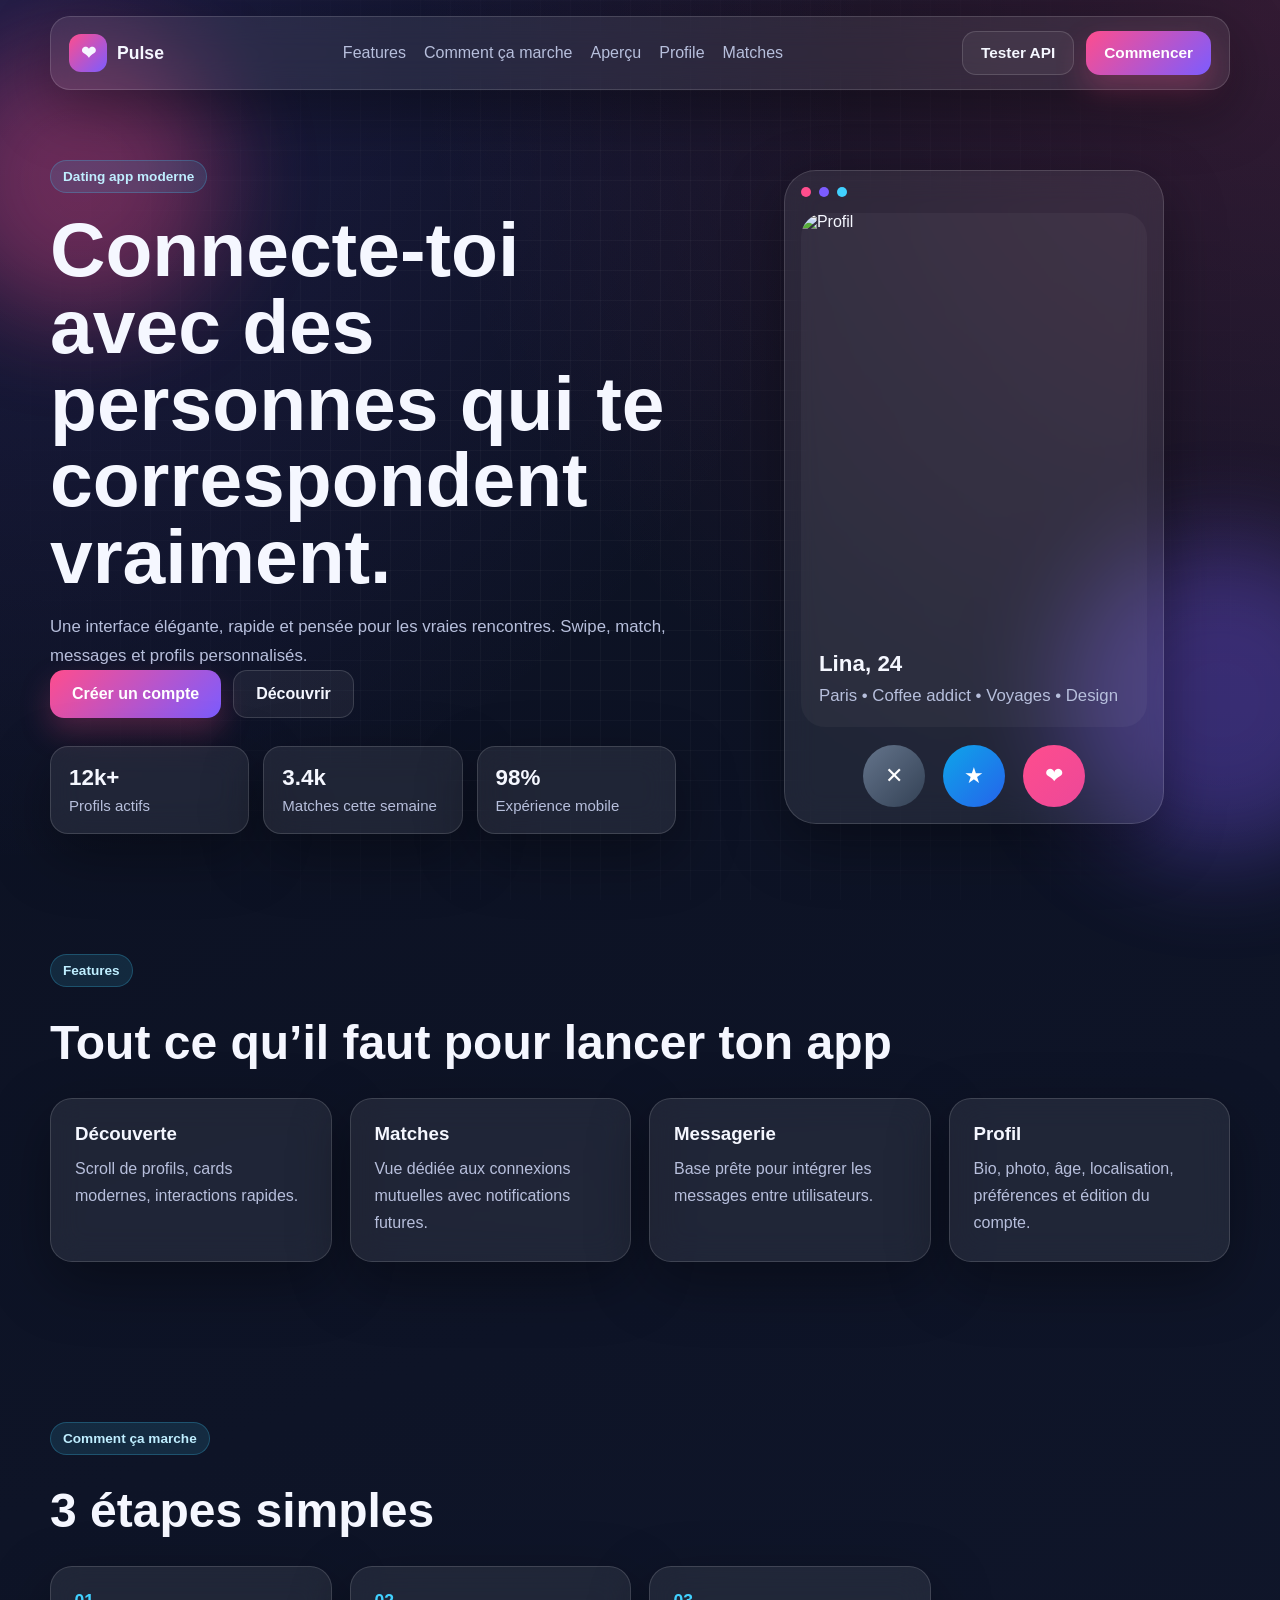
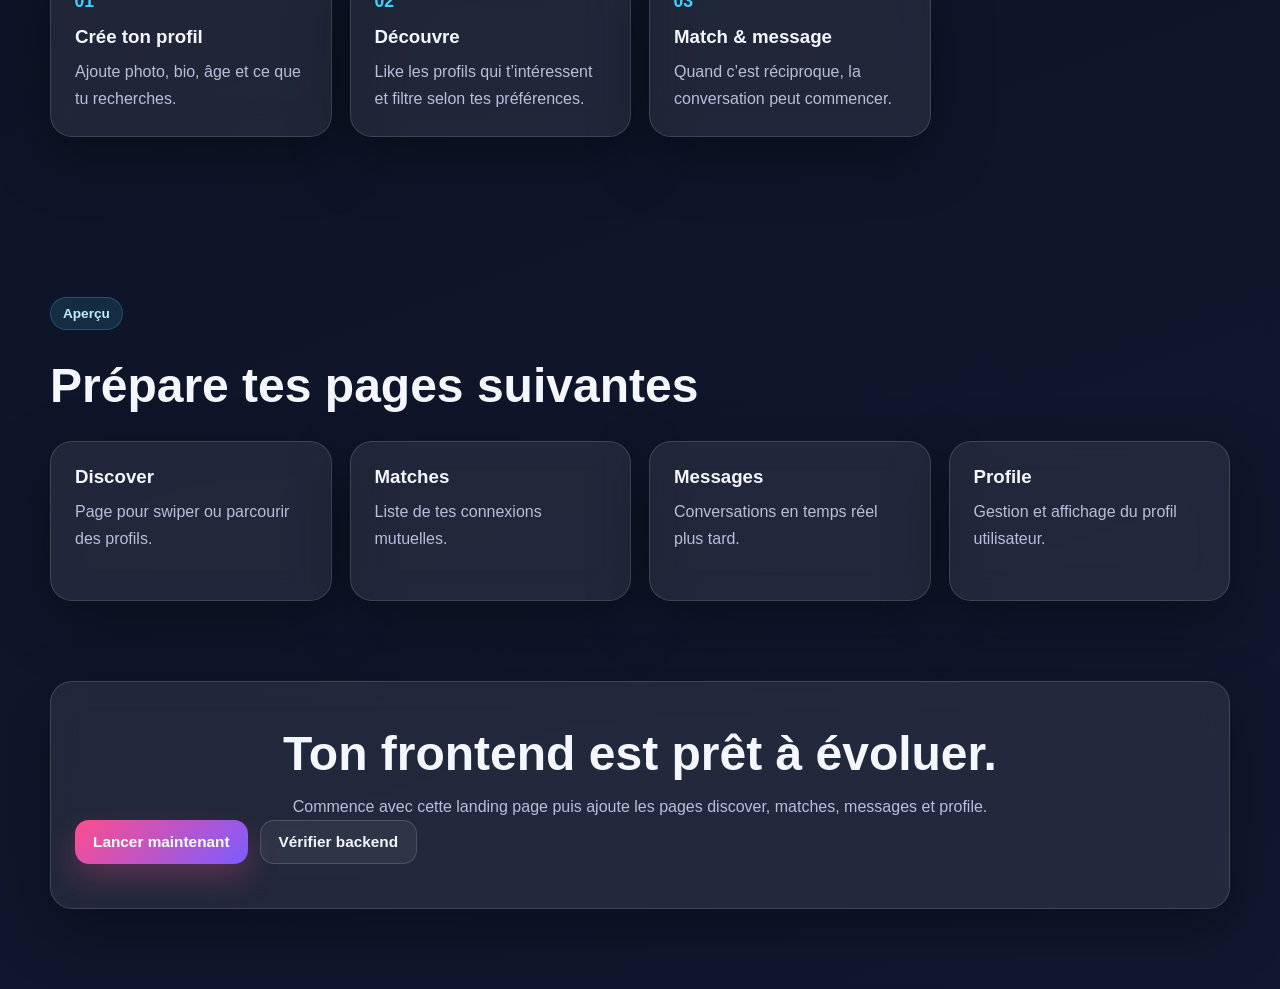
==== frontend/index.html @ f8942b1d "add some front" ====
<!DOCTYPE html>
<html lang="fr">
<head>
  <meta charset="UTF-8" />
  <meta name="viewport" content="width=device-width, initial-scale=1.0" />
  <title>Pulse - Dating App</title>
  <meta name="description" content="Application de dating moderne" />
  <!-- Fichiers locaux dans le même dossier -->
  <link rel="stylesheet" href="style.css" />
  <link rel="stylesheet" href="animations-advanced.css" />
</head>
<body>
  <div class="bg-orb orb-1"></div>
  <div class="bg-orb orb-2"></div>
  <div class="bg-grid"></div>

  <header class="topbar glass">
    <div class="brand">
      <div class="brand-logo">❤</div>
      <span>Pulse</span>
    </div>

    <nav class="nav">
      <a href="#features">Features</a>
      <a href="#how">Comment ça marche</a>
      <a href="#preview">Aperçu</a>
      <a href="#" id="goProfile">Profile</a>
      <a href="#" id="goMatches">Matches</a>
    </nav>

    <div class="topbar-actions">
      <button class="btn btn-secondary" id="checkApiBtn">Tester API</button>
      <button class="btn btn-primary" id="startBtn">Commencer</button>
    </div>
  </header>

  <main>
    <section class="hero container">
      <div class="hero-text reveal">
        <span class="badge">Dating app moderne</span>
        <h1>Connecte-toi avec des personnes qui te correspondent vraiment.</h1>
        <p>
          Une interface élégante, rapide et pensée pour les vraies rencontres.
          Swipe, match, messages et profils personnalisés.
        </p>

        <div class="hero-actions">
          <button class="btn btn-primary btn-lg" id="heroStartBtn">Créer un compte</button>
          <button class="btn btn-secondary btn-lg" id="heroDiscoverBtn">Découvrir</button>
        </div>

        <div class="hero-stats">
          <div class="stat glass">
            <strong>12k+</strong>
            <span>Profils actifs</span>
          </div>
          <div class="stat glass">
            <strong>3.4k</strong>
            <span>Matches cette semaine</span>
          </div>
          <div class="stat glass">
            <strong>98%</strong>
            <span>Expérience mobile</span>
          </div>
        </div>
      </div>

      <div class="hero-visual reveal">
        <div class="phone glass floating-card">
          <div class="phone-top">
            <span class="dot pink"></span>
            <span class="dot purple"></span>
            <span class="dot blue"></span>
          </div>

          <div class="profile-card">
            <img
              src="https://images.unsplash.com/photo-1494790108377-be9c29b29330?auto=format&fit=crop&w=900&q=80"
              alt="Profil"
            />
            <div class="profile-info">
              <h3>Lina, 24</h3>
              <p>Paris • Coffee addict • Voyages • Design</p>
            </div>
          </div>

          <div class="phone-actions">
            <button class="circle-btn dislike">✕</button>
            <button class="circle-btn superlike">★</button>
            <button class="circle-btn like">❤</button>
          </div>
        </div>
      </div>
    </section>

    <section id="features" class="section container">
      <div class="section-head reveal">
        <span class="badge">Features</span>
        <h2>Tout ce qu’il faut pour lancer ton app</h2>
      </div>

      <div class="features-grid">
        <article class="feature-card glass reveal">
          <h3>Découverte</h3>
          <p>Scroll de profils, cards modernes, interactions rapides.</p>
        </article>

        <article class="feature-card glass reveal">
          <h3>Matches</h3>
          <p>Vue dédiée aux connexions mutuelles avec notifications futures.</p>
        </article>

        <article class="feature-card glass reveal">
          <h3>Messagerie</h3>
          <p>Base prête pour intégrer les messages entre utilisateurs.</p>
        </article>

        <article class="feature-card glass reveal">
          <h3>Profil</h3>
          <p>Bio, photo, âge, localisation, préférences et édition du compte.</p>
        </article>
      </div>
    </section>

    <section id="how" class="section container">
      <div class="section-head reveal">
        <span class="badge">Comment ça marche</span>
        <h2>3 étapes simples</h2>
      </div>

      <div class="steps">
        <div class="step glass reveal">
          <span>01</span>
          <h3>Crée ton profil</h3>
          <p>Ajoute photo, bio, âge et ce que tu recherches.</p>
        </div>

        <div class="step glass reveal">
          <span>02</span>
          <h3>Découvre</h3>
          <p>Like les profils qui t’intéressent et filtre selon tes préférences.</p>
        </div>

        <div class="step glass reveal">
          <span>03</span>
          <h3>Match & message</h3>
          <p>Quand c’est réciproque, la conversation peut commencer.</p>
        </div>
      </div>
    </section>

    <section id="preview" class="section container">
      <div class="section-head reveal">
        <span class="badge">Aperçu</span>
        <h2>Prépare tes pages suivantes</h2>
      </div>

      <div class="preview-grid">
        <a class="preview-card glass reveal" href="#" id="previewDiscover">
          <h3>Discover</h3>
          <p>Page pour swiper ou parcourir des profils.</p>
        </a>

        <a class="preview-card glass reveal" href="#" id="previewMatches">
          <h3>Matches</h3>
          <p>Liste de tes connexions mutuelles.</p>
        </a>

        <a class="preview-card glass reveal" href="#" id="previewMessages">
          <h3>Messages</h3>
          <p>Conversations en temps réel plus tard.</p>
        </a>

        <a class="preview-card glass reveal" href="#" id="previewProfile">
          <h3>Profile</h3>
          <p>Gestion et affichage du profil utilisateur.</p>
        </a>
      </div>
    </section>

    <section class="cta container">
      <div class="cta-box glass reveal">
        <h2>Ton frontend est prêt à évoluer.</h2>
        <p>
          Commence avec cette landing page puis ajoute les pages discover,
          matches, messages et profile.
        </p>
        <div class="hero-actions">
          <button class="btn btn-primary" id="ctaStartBtn">Lancer maintenant</button>
          <button class="btn btn-secondary" id="ctaApiBtn">Vérifier backend</button>
        </div>
      </div>
    </section>
  </main>

  <div class="toast" id="toast"></div>

  <script src="api-config.js"></script>
  <script src="script.js"></script>
</body>
</html>
---- frontend/style.css ----
:root {
  --bg: #0b1020;
  --bg-2: #11182e;
  --surface: rgba(255, 255, 255, 0.08);
  --surface-strong: rgba(255, 255, 255, 0.12);
  --text: #f5f7ff;
  --muted: #b7bfdc;
  --primary: #ff4d8d;
  --primary-2: #7c5cff;
  --accent: #41d1ff;
  --success: #21c97a;
  --border: rgba(255, 255, 255, 0.14);
  --shadow: 0 20px 60px rgba(0, 0, 0, 0.35);
  --radius: 22px;
  --container: 1180px;
}

* {
  box-sizing: border-box;
  margin: 0;
  padding: 0;
}

html {
  scroll-behavior: smooth;
}

body {
  font-family: Inter, Arial, Helvetica, sans-serif;
  background:
    radial-gradient(circle at top left, rgba(124, 92, 255, 0.16), transparent 30%),
    radial-gradient(circle at top right, rgba(255, 77, 141, 0.16), transparent 30%),
    linear-gradient(160deg, var(--bg), var(--bg-2));
  color: var(--text);
  min-height: 100vh;
  overflow-x: hidden;
}

a {
  color: inherit;
  text-decoration: none;
}

img {
  display: block;
  width: 100%;
}

.container {
  width: min(var(--container), calc(100% - 32px));
  margin: 0 auto;
}

.glass {
  background: var(--surface);
  backdrop-filter: blur(16px);
  -webkit-backdrop-filter: blur(16px);
  border: 1px solid var(--border);
  box-shadow: var(--shadow);
}

.topbar {
  position: sticky;
  top: 16px;
  z-index: 50;
  width: min(var(--container), calc(100% - 32px));
  margin: 16px auto 0;
  border-radius: 20px;
  padding: 14px 18px;
  display: flex;
  align-items: center;
  justify-content: space-between;
  gap: 18px;
}

.brand {
  display: flex;
  align-items: center;
  gap: 10px;
  font-weight: 800;
  font-size: 1.1rem;
}

.brand-logo {
  width: 38px;
  height: 38px;
  border-radius: 12px;
  display: grid;
  place-items: center;
  background: linear-gradient(135deg, var(--primary), var(--primary-2));
}

.nav {
  display: flex;
  align-items: center;
  gap: 18px;
  color: var(--muted);
}

.nav a:hover {
  color: var(--text);
}

.topbar-actions,
.hero-actions {
  display: flex;
  gap: 12px;
  flex-wrap: wrap;
}

.btn {
  border: none;
  cursor: pointer;
  transition: 0.25s ease;
  border-radius: 14px;
  padding: 12px 18px;
  font-weight: 700;
  font-size: 0.96rem;
}

.btn:hover {
  transform: translateY(-2px);
}

.btn-primary {
  color: white;
  background: linear-gradient(135deg, var(--primary), var(--primary-2));
  box-shadow: 0 14px 30px rgba(255, 77, 141, 0.25);
}

.btn-secondary {
  color: var(--text);
  background: rgba(255, 255, 255, 0.06);
  border: 1px solid var(--border);
}

.btn-lg {
  padding: 14px 22px;
  font-size: 1rem;
}

.hero {
  min-height: calc(100vh - 120px);
  padding: 70px 0 40px;
  display: grid;
  grid-template-columns: 1.1fr 0.9fr;
  align-items: center;
  gap: 42px;
}

.badge {
  display: inline-flex;
  padding: 8px 12px;
  border-radius: 999px;
  font-size: 0.85rem;
  font-weight: 700;
  margin-bottom: 18px;
  background: rgba(65, 209, 255, 0.12);
  color: #bfeeff;
  border: 1px solid rgba(65, 209, 255, 0.24);
}

.hero h1 {
  font-size: clamp(2.5rem, 6vw, 4.8rem);
  line-height: 1;
  margin-bottom: 18px;
}

.hero p {
  color: var(--muted);
  font-size: 1.05rem;
  line-height: 1.7;
  max-width: 650px;
}

.hero-stats {
  display: grid;
  grid-template-columns: repeat(3, 1fr);
  margin-top: 28px;
  gap: 14px;
}

.stat {
  border-radius: 18px;
  padding: 18px;
}

.stat strong {
  display: block;
  font-size: 1.4rem;
  margin-bottom: 6px;
}

.stat span {
  color: var(--muted);
  font-size: 0.94rem;
}

.hero-visual {
  display: flex;
  justify-content: center;
}

.phone {
  width: min(380px, 100%);
  padding: 16px;
  border-radius: 32px;
  position: relative;
}

.phone-top {
  display: flex;
  gap: 8px;
  margin-bottom: 16px;
}

.dot {
  width: 10px;
  height: 10px;
  border-radius: 50%;
}

.pink { background: var(--primary); }
.purple { background: var(--primary-2); }
.blue { background: var(--accent); }

.profile-card {
  overflow: hidden;
  border-radius: 24px;
  background: rgba(255, 255, 255, 0.04);
}

.profile-card img {
  height: 420px;
  object-fit: cover;
}

.profile-info {
  padding: 18px;
}

.profile-info h3 {
  font-size: 1.4rem;
  margin-bottom: 6px;
}

.profile-info p {
  color: var(--muted);
  line-height: 1.5;
}

.phone-actions {
  display: flex;
  justify-content: center;
  gap: 18px;
  margin-top: 18px;
}

.circle-btn {
  width: 62px;
  height: 62px;
  border: none;
  border-radius: 50%;
  font-size: 1.4rem;
  cursor: pointer;
  color: white;
  transition: 0.25s ease;
}

.circle-btn:hover {
  transform: scale(1.06);
}

.dislike {
  background: linear-gradient(135deg, #64748b, #334155);
}
.superlike {
  background: linear-gradient(135deg, #0ea5e9, #2563eb);
}
.like {
  background: linear-gradient(135deg, #ff4d8d, #ec4899);
}

.section {
  padding: 80px 0;
}

.section-head {
  margin-bottom: 28px;
}

.section-head h2 {
  font-size: clamp(2rem, 4vw, 3rem);
  margin-top: 10px;
}

.features-grid,
.preview-grid,
.steps {
  display: grid;
  grid-template-columns: repeat(4, 1fr);
  gap: 18px;
}

.feature-card,
.preview-card,
.step,
.cta-box {
  border-radius: var(--radius);
  padding: 24px;
}

.feature-card h3,
.preview-card h3,
.step h3 {
  margin-bottom: 10px;
}

.feature-card p,
.preview-card p,
.step p,
.cta-box p {
  color: var(--muted);
  line-height: 1.7;
}

.step span {
  display: inline-flex;
  margin-bottom: 14px;
  color: var(--accent);
  font-weight: 800;
  font-size: 1.1rem;
}

.preview-card {
  min-height: 160px;
  transition: 0.25s ease;
}

.preview-card:hover {
  transform: translateY(-6px);
  border-color: rgba(255, 255, 255, 0.24);
}

.cta {
  padding-bottom: 80px;
}

.cta-box {
  text-align: center;
  padding: 44px 24px;
}

.cta-box h2 {
  font-size: clamp(2rem, 4vw, 3rem);
  margin-bottom: 12px;
}

.toast {
  position: fixed;
  right: 20px;
  bottom: 20px;
  min-width: 260px;
  max-width: 360px;
  background: rgba(16, 24, 40, 0.92);
  color: white;
  padding: 14px 16px;
  border-radius: 16px;
  border: 1px solid rgba(255,255,255,0.12);
  box-shadow: var(--shadow);
  opacity: 0;
  transform: translateY(20px);
  pointer-events: none;
  transition: 0.25s ease;
  z-index: 100;
}

.toast.show {
  opacity: 1;
  transform: translateY(0);
}

.bg-orb {
  position: fixed;
  border-radius: 50%;
  filter: blur(50px);
  opacity: 0.35;
  z-index: -2;
}

.orb-1 {
  width: 280px;
  height: 280px;
  background: var(--primary);
  top: 40px;
  left: -60px;
}

.orb-2 {
  width: 320px;
  height: 320px;
  background: var(--primary-2);
  bottom: 40px;
  right: -100px;
}

.bg-grid {
  position: fixed;
  inset: 0;
  z-index: -3;
  background-image:
    linear-gradient(rgba(255,255,255,0.03) 1px, transparent 1px),
    linear-gradient(90deg, rgba(255,255,255,0.03) 1px, transparent 1px);
  background-size: 30px 30px;
  mask-image: radial-gradient(circle at center, black 30%, transparent 90%);
}

@media (max-width: 1024px) {
  .hero {
    grid-template-columns: 1fr;
    padding-top: 40px;
  }

  .features-grid,
  .preview-grid,
  .steps,
  .hero-stats {
    grid-template-columns: repeat(2, 1fr);
  }

  .nav {
    display: none;
  }
}

@media (max-width: 640px) {
  .features-grid,
  .preview-grid,
  .steps,
  .hero-stats {
    grid-template-columns: 1fr;
  }

  .topbar {
    flex-wrap: wrap;
  }

  .hero h1 {
    font-size: 2.5rem;
  }
}
---- frontend/animations-advanced.css ----
.reveal {
  opacity: 0;
  transform: translateY(24px) scale(0.98);
  transition: opacity 0.7s ease, transform 0.7s ease;
}

.revealed {
  opacity: 1;
  transform: translateY(0) scale(1);
}

.floating-card {
  animation: floatCard 5s ease-in-out infinite;
}

@keyframes floatCard {
  0% {
    transform: translateY(0px);
  }
  50% {
    transform: translateY(-12px);
  }
  100% {
    transform: translateY(0px);
  }
}
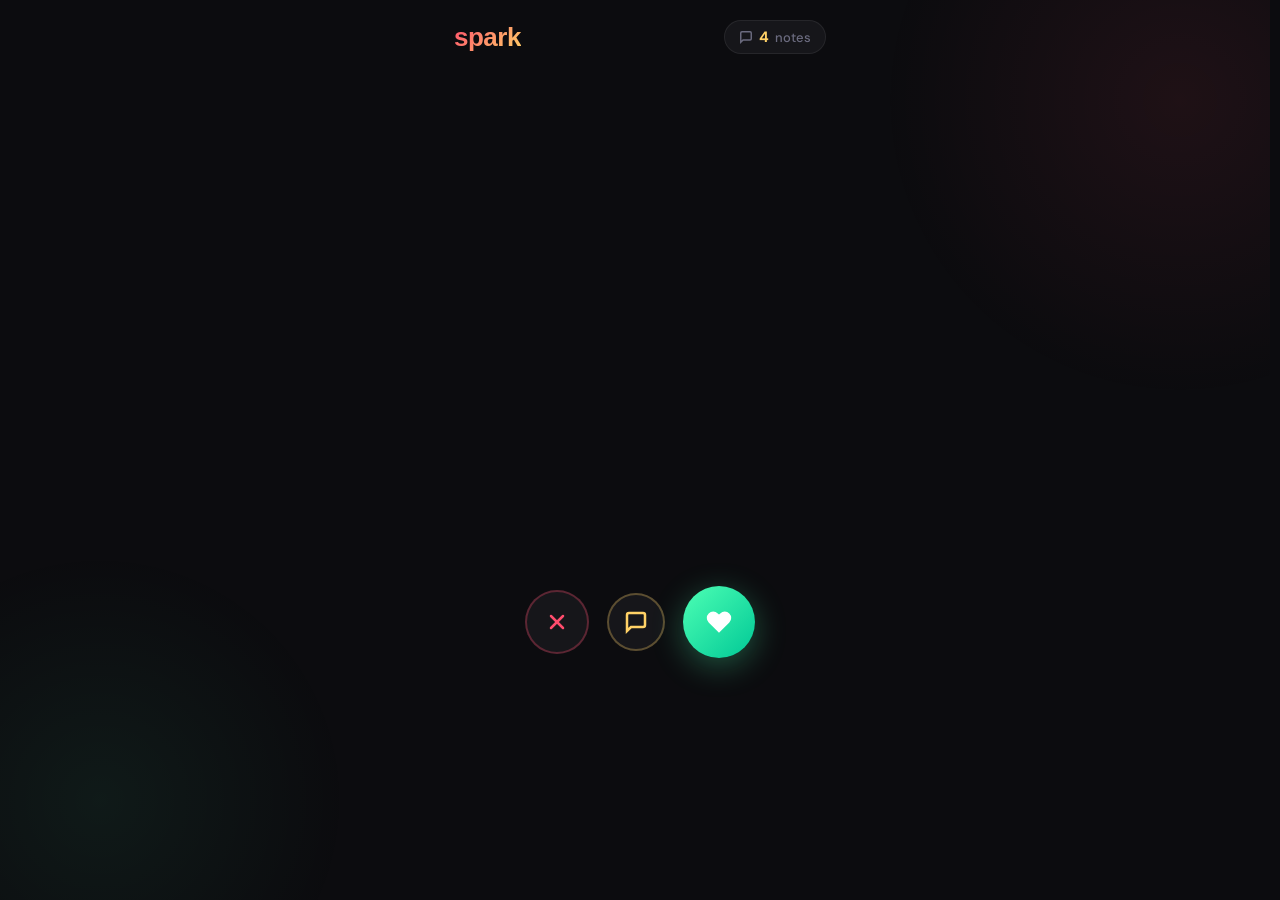
==== commit 25dc2185: "change front" ====
--- a/frontend/index.html
+++ b/frontend/index.html
@@ -1,201 +1,94 @@
 <!DOCTYPE html>
 <html lang="fr">
 <head>
-  <meta charset="UTF-8" />
-  <meta name="viewport" content="width=device-width, initial-scale=1.0" />
-  <title>Pulse - Dating App</title>
-  <meta name="description" content="Application de dating moderne" />
-  <!-- Fichiers locaux dans le même dossier -->
-  <link rel="stylesheet" href="style.css" />
-  <link rel="stylesheet" href="animations-advanced.css" />
+  <meta charset="UTF-8">
+  <meta name="viewport" content="width=device-width, initial-scale=1.0">
+  <title>Spark</title>
+  <link href="https://fonts.googleapis.com/css2?family=Clash+Display:wght@400;600;700&family=Instrument+Serif:ital@0;1&family=DM+Sans:wght@300;400;500&display=swap" rel="stylesheet">
+  <link rel="stylesheet" href="style.css">
 </head>
 <body>
-  <div class="bg-orb orb-1"></div>
-  <div class="bg-orb orb-2"></div>
-  <div class="bg-grid"></div>
 
-  <header class="topbar glass">
-    <div class="brand">
-      <div class="brand-logo">❤</div>
-      <span>Pulse</span>
-    </div>
-
-    <nav class="nav">
-      <a href="#features">Features</a>
-      <a href="#how">Comment ça marche</a>
-      <a href="#preview">Aperçu</a>
-      <a href="#" id="goProfile">Profile</a>
-      <a href="#" id="goMatches">Matches</a>
-    </nav>
-
-    <div class="topbar-actions">
-      <button class="btn btn-secondary" id="checkApiBtn">Tester API</button>
-      <button class="btn btn-primary" id="startBtn">Commencer</button>
+  <!-- HEADER -->
+  <header>
+    <div class="logo">spark</div>
+    <div class="notes-badge" id="notesBadge" onclick="toggleNotesPanel()">
+      <svg width="14" height="14" viewBox="0 0 24 24" fill="none" stroke="currentColor" stroke-width="2.5">
+        <path d="M21 15a2 2 0 0 1-2 2H7l-4 4V5a2 2 0 0 1 2-2h14a2 2 0 0 1 2 2z"/>
+      </svg>
+      <span class="count" id="notesLeft">4</span> notes
     </div>
   </header>
 
-  <main>
-    <section class="hero container">
-      <div class="hero-text reveal">
-        <span class="badge">Dating app moderne</span>
-        <h1>Connecte-toi avec des personnes qui te correspondent vraiment.</h1>
-        <p>
-          Une interface élégante, rapide et pensée pour les vraies rencontres.
-          Swipe, match, messages et profils personnalisés.
-        </p>
+  <!-- CARD STACK -->
+  <div class="stack" id="stack">
+    <!-- Cards injectées par JS -->
+  </div>
 
-        <div class="hero-actions">
-          <button class="btn btn-primary btn-lg" id="heroStartBtn">Créer un compte</button>
-          <button class="btn btn-secondary btn-lg" id="heroDiscoverBtn">Découvrir</button>
-        </div>
+  <!-- EMPTY STATE -->
+  <div class="empty-state" id="emptyState">
+    <div class="empty-emoji">🌙</div>
+    <div class="empty-title">C'est tout pour aujourd'hui</div>
+    <div class="empty-sub">Reviens demain pour de nouveaux profils</div>
+  </div>
 
-        <div class="hero-stats">
-          <div class="stat glass">
-            <strong>12k+</strong>
-            <span>Profils actifs</span>
-          </div>
-          <div class="stat glass">
-            <strong>3.4k</strong>
-            <span>Matches cette semaine</span>
-          </div>
-          <div class="stat glass">
-            <strong>98%</strong>
-            <span>Expérience mobile</span>
-          </div>
-        </div>
+  <!-- ACTION BUTTONS -->
+  <div class="actions" id="actions">
+    <button class="action-btn btn-nope" onclick="swipeCard('left')" title="Passer">
+      <svg viewBox="0 0 24 24" fill="none" stroke="#ff4d6d" stroke-width="2.5" stroke-linecap="round">
+        <line x1="18" y1="6" x2="6" y2="18"/>
+        <line x1="6" y1="6" x2="18" y2="18"/>
+      </svg>
+    </button>
+    <button class="action-btn btn-note" onclick="openNoteModal()" title="Envoyer une note" id="noteBtn">
+      <svg viewBox="0 0 24 24" fill="none" stroke="#ffd166" stroke-width="2.5" stroke-linecap="round">
+        <path d="M21 15a2 2 0 0 1-2 2H7l-4 4V5a2 2 0 0 1 2-2h14a2 2 0 0 1 2 2z"/>
+      </svg>
+    </button>
+    <button class="action-btn btn-like" onclick="swipeCard('right')" title="Liker">
+      <svg viewBox="0 0 24 24" fill="white" stroke="none">
+        <path d="M20.84 4.61a5.5 5.5 0 0 0-7.78 0L12 5.67l-1.06-1.06a5.5 5.5 0 0 0-7.78 7.78l1.06 1.06L12 21.23l7.78-7.78 1.06-1.06a5.5 5.5 0 0 0 0-7.78z"/>
+      </svg>
+    </button>
+  </div>
+
+  <!-- NOTE MODAL -->
+  <div class="modal-overlay" id="modalOverlay" onclick="handleOverlayClick(event)">
+    <div class="modal">
+      <div class="modal-handle"></div>
+      <div class="modal-title" id="modalName">Envoyer une note à</div>
+      <div class="modal-sub" id="notesRemaining">Il te reste <strong>4</strong> notes aujourd'hui</div>
+      <textarea
+        class="note-textarea"
+        id="noteText"
+        placeholder="Dis quelque chose d'authentique..."
+        maxlength="200"
+      ></textarea>
+      <div class="char-count"><span id="charCount">0</span>/200</div>
+      <div class="modal-actions">
+        <button class="btn btn-cancel" onclick="closeModal()">Annuler</button>
+        <button class="btn btn-send" id="sendBtn" onclick="sendNote()">Envoyer avec le like ❤️</button>
       </div>
+    </div>
+  </div>
 
-      <div class="hero-visual reveal">
-        <div class="phone glass floating-card">
-          <div class="phone-top">
-            <span class="dot pink"></span>
-            <span class="dot purple"></span>
-            <span class="dot blue"></span>
-          </div>
+  <!-- NOTES PANEL -->
+  <div class="notes-panel" id="notesPanel">
+    <div class="panel-header">
+      <div class="panel-title">Notes envoyées</div>
+      <div class="panel-close" onclick="toggleNotesPanel()">
+        <svg width="16" height="16" viewBox="0 0 24 24" fill="none" stroke="currentColor" stroke-width="2.5">
+          <line x1="18" y1="6" x2="6" y2="18"/>
+          <line x1="6" y1="6" x2="18" y2="18"/>
+        </svg>
+      </div>
+    </div>
+    <div id="notesList"></div>
+  </div>
 
-          <div class="profile-card">
-            <img
-              src="https://images.unsplash.com/photo-1494790108377-be9c29b29330?auto=format&fit=crop&w=900&q=80"
-              alt="Profil"
-            />
-            <div class="profile-info">
-              <h3>Lina, 24</h3>
-              <p>Paris • Coffee addict • Voyages • Design</p>
-            </div>
-          </div>
+  <!-- TOAST CONTAINER -->
+  <div class="toast-container" id="toastContainer"></div>
 
-          <div class="phone-actions">
-            <button class="circle-btn dislike">✕</button>
-            <button class="circle-btn superlike">★</button>
-            <button class="circle-btn like">❤</button>
-          </div>
-        </div>
-      </div>
-    </section>
-
-    <section id="features" class="section container">
-      <div class="section-head reveal">
-        <span class="badge">Features</span>
-        <h2>Tout ce qu’il faut pour lancer ton app</h2>
-      </div>
-
-      <div class="features-grid">
-        <article class="feature-card glass reveal">
-          <h3>Découverte</h3>
-          <p>Scroll de profils, cards modernes, interactions rapides.</p>
-        </article>
-
-        <article class="feature-card glass reveal">
-          <h3>Matches</h3>
-          <p>Vue dédiée aux connexions mutuelles avec notifications futures.</p>
-        </article>
-
-        <article class="feature-card glass reveal">
-          <h3>Messagerie</h3>
-          <p>Base prête pour intégrer les messages entre utilisateurs.</p>
-        </article>
-
-        <article class="feature-card glass reveal">
-          <h3>Profil</h3>
-          <p>Bio, photo, âge, localisation, préférences et édition du compte.</p>
-        </article>
-      </div>
-    </section>
-
-    <section id="how" class="section container">
-      <div class="section-head reveal">
-        <span class="badge">Comment ça marche</span>
-        <h2>3 étapes simples</h2>
-      </div>
-
-      <div class="steps">
-        <div class="step glass reveal">
-          <span>01</span>
-          <h3>Crée ton profil</h3>
-          <p>Ajoute photo, bio, âge et ce que tu recherches.</p>
-        </div>
-
-        <div class="step glass reveal">
-          <span>02</span>
-          <h3>Découvre</h3>
-          <p>Like les profils qui t’intéressent et filtre selon tes préférences.</p>
-        </div>
-
-        <div class="step glass reveal">
-          <span>03</span>
-          <h3>Match & message</h3>
-          <p>Quand c’est réciproque, la conversation peut commencer.</p>
-        </div>
-      </div>
-    </section>
-
-    <section id="preview" class="section container">
-      <div class="section-head reveal">
-        <span class="badge">Aperçu</span>
-        <h2>Prépare tes pages suivantes</h2>
-      </div>
-
-      <div class="preview-grid">
-        <a class="preview-card glass reveal" href="#" id="previewDiscover">
-          <h3>Discover</h3>
-          <p>Page pour swiper ou parcourir des profils.</p>
-        </a>
-
-        <a class="preview-card glass reveal" href="#" id="previewMatches">
-          <h3>Matches</h3>
-          <p>Liste de tes connexions mutuelles.</p>
-        </a>
-
-        <a class="preview-card glass reveal" href="#" id="previewMessages">
-          <h3>Messages</h3>
-          <p>Conversations en temps réel plus tard.</p>
-        </a>
-
-        <a class="preview-card glass reveal" href="#" id="previewProfile">
-          <h3>Profile</h3>
-          <p>Gestion et affichage du profil utilisateur.</p>
-        </a>
-      </div>
-    </section>
-
-    <section class="cta container">
-      <div class="cta-box glass reveal">
-        <h2>Ton frontend est prêt à évoluer.</h2>
-        <p>
-          Commence avec cette landing page puis ajoute les pages discover,
-          matches, messages et profile.
-        </p>
-        <div class="hero-actions">
-          <button class="btn btn-primary" id="ctaStartBtn">Lancer maintenant</button>
-          <button class="btn btn-secondary" id="ctaApiBtn">Vérifier backend</button>
-        </div>
-      </div>
-    </section>
-  </main>
-
-  <div class="toast" id="toast"></div>
-
-  <script src="api-config.js"></script>
-  <script src="script.js"></script>
+  <script src="app.js"></script>
 </body>
 </html>
--- a/frontend/style.css
+++ b/frontend/style.css
@@ -1,451 +1,451 @@
 :root {
-  --bg: #0b1020;
-  --bg-2: #11182e;
-  --surface: rgba(255, 255, 255, 0.08);
-  --surface-strong: rgba(255, 255, 255, 0.12);
-  --text: #f5f7ff;
-  --muted: #b7bfdc;
-  --primary: #ff4d8d;
-  --primary-2: #7c5cff;
-  --accent: #41d1ff;
-  --success: #21c97a;
-  --border: rgba(255, 255, 255, 0.14);
-  --shadow: 0 20px 60px rgba(0, 0, 0, 0.35);
-  --radius: 22px;
-  --container: 1180px;
-}
-
-* {
-  box-sizing: border-box;
-  margin: 0;
-  padding: 0;
-}
-
-html {
-  scroll-behavior: smooth;
-}
+  --bg: #0c0c0f;
+  --surface: #16161a;
+  --card-bg: #1e1e24;
+  --accent: #ff4d6d;
+  --accent2: #4dffb4;
+  --accent3: #ffd166;
+  --text: #f0f0f5;
+  --muted: #6b6b7f;
+  --border: rgba(255,255,255,0.07);
+  --like: #4dffb4;
+  --nope: #ff4d6d;
+  --shadow: 0 32px 80px rgba(0,0,0,0.6);
+}
+
+* { box-sizing: border-box; margin: 0; padding: 0; }
 
 body {
-  font-family: Inter, Arial, Helvetica, sans-serif;
-  background:
-    radial-gradient(circle at top left, rgba(124, 92, 255, 0.16), transparent 30%),
-    radial-gradient(circle at top right, rgba(255, 77, 141, 0.16), transparent 30%),
-    linear-gradient(160deg, var(--bg), var(--bg-2));
+  background: var(--bg);
   color: var(--text);
-  min-height: 100vh;
-  overflow-x: hidden;
-}
-
-a {
-  color: inherit;
-  text-decoration: none;
-}
-
-img {
-  display: block;
+  font-family: 'DM Sans', sans-serif;
+  height: 100dvh;
+  display: flex;
+  flex-direction: column;
+  align-items: center;
+  overflow: hidden;
+  position: relative;
+}
+
+/* Ambient background */
+body::before {
+  content: '';
+  position: fixed;
+  width: 600px; height: 600px;
+  background: radial-gradient(circle, rgba(255,77,109,0.08) 0%, transparent 70%);
+  top: -200px; right: -200px;
+  pointer-events: none;
+}
+body::after {
+  content: '';
+  position: fixed;
+  width: 500px; height: 500px;
+  background: radial-gradient(circle, rgba(77,255,180,0.06) 0%, transparent 70%);
+  bottom: -150px; left: -150px;
+  pointer-events: none;
+}
+
+/* ── HEADER ── */
+header {
   width: 100%;
-}
-
-.container {
-  width: min(var(--container), calc(100% - 32px));
-  margin: 0 auto;
-}
-
-.glass {
-  background: var(--surface);
-  backdrop-filter: blur(16px);
-  -webkit-backdrop-filter: blur(16px);
-  border: 1px solid var(--border);
+  max-width: 420px;
+  padding: 20px 24px 0;
+  display: flex;
+  justify-content: space-between;
+  align-items: center;
+  position: relative;
+  z-index: 10;
+}
+
+.logo {
+  font-family: 'Clash Display', sans-serif;
+  font-size: 26px;
+  font-weight: 700;
+  letter-spacing: -0.5px;
+  background: linear-gradient(135deg, var(--accent), var(--accent3));
+  -webkit-background-clip: text;
+  -webkit-text-fill-color: transparent;
+}
+
+.notes-badge {
+  display: flex;
+  align-items: center;
+  gap: 6px;
+  background: var(--surface);
+  border: 1px solid var(--border);
+  border-radius: 20px;
+  padding: 6px 14px;
+  font-size: 13px;
+  font-weight: 500;
+  color: var(--muted);
+  cursor: pointer;
+  transition: all .3s;
+}
+.notes-badge .count {
+  color: var(--accent3);
+  font-weight: 700;
+  font-size: 15px;
+}
+.notes-badge.pulse {
+  border-color: var(--accent3);
+  box-shadow: 0 0 12px rgba(255,209,102,0.3);
+}
+
+/* ── CARD STACK ── */
+.stack {
+  position: relative;
+  width: 340px;
+  height: 480px;
+  margin: 28px auto 0;
+  flex-shrink: 0;
+}
+
+.card {
+  position: absolute;
+  width: 100%;
+  height: 100%;
+  border-radius: 24px;
+  overflow: hidden;
+  cursor: grab;
+  user-select: none;
   box-shadow: var(--shadow);
-}
-
-.topbar {
-  position: sticky;
-  top: 16px;
-  z-index: 50;
-  width: min(var(--container), calc(100% - 32px));
-  margin: 16px auto 0;
+  transform-origin: center bottom;
+  transition: transform 0.15s ease;
+  will-change: transform;
+  touch-action: none;
+}
+.card:active { cursor: grabbing; }
+.card:nth-child(1) { z-index: 3; }
+.card:nth-child(2) { z-index: 2; transform: scale(0.96) translateY(14px); }
+.card:nth-child(3) { z-index: 1; transform: scale(0.92) translateY(28px); }
+
+.card-gradient {
+  position: absolute;
+  bottom: 0; left: 0; right: 0;
+  height: 65%;
+  background: linear-gradient(to top, rgba(8,8,12,0.95) 0%, rgba(8,8,12,0.6) 50%, transparent 100%);
+  pointer-events: none;
+}
+
+.card-info {
+  position: absolute;
+  bottom: 0; left: 0; right: 0;
+  padding: 24px 22px 20px;
+}
+.card-name {
+  font-family: 'Clash Display', sans-serif;
+  font-size: 28px;
+  font-weight: 700;
+  line-height: 1.1;
+  letter-spacing: -0.5px;
+}
+.card-age {
+  font-family: 'Instrument Serif', serif;
+  font-style: italic;
+  font-size: 18px;
+  color: rgba(240,240,245,0.6);
+  margin-left: 8px;
+}
+.card-desc {
+  font-size: 13.5px;
+  color: rgba(240,240,245,0.55);
+  margin-top: 6px;
+  font-weight: 300;
+  line-height: 1.4;
+}
+.card-tags {
+  display: flex;
+  flex-wrap: wrap;
+  gap: 6px;
+  margin-top: 10px;
+}
+.tag {
+  background: rgba(255,255,255,0.1);
+  border: 1px solid rgba(255,255,255,0.12);
   border-radius: 20px;
-  padding: 14px 18px;
-  display: flex;
-  align-items: center;
-  justify-content: space-between;
+  padding: 3px 11px;
+  font-size: 11.5px;
+  font-weight: 500;
+  color: rgba(240,240,245,0.7);
+  backdrop-filter: blur(4px);
+}
+
+/* ── SWIPE INDICATORS ── */
+.indicator {
+  position: absolute;
+  top: 32px;
+  padding: 8px 20px;
+  border-radius: 12px;
+  font-family: 'Clash Display', sans-serif;
+  font-size: 22px;
+  font-weight: 700;
+  letter-spacing: 2px;
+  border: 3px solid;
+  opacity: 0;
+  transition: opacity 0.1s;
+  pointer-events: none;
+  z-index: 10;
+}
+.indicator.like {
+  right: 20px;
+  color: var(--like);
+  border-color: var(--like);
+  transform: rotate(12deg);
+}
+.indicator.nope {
+  left: 20px;
+  color: var(--nope);
+  border-color: var(--nope);
+  transform: rotate(-12deg);
+}
+
+/* ── NOTE MODAL ── */
+.modal-overlay {
+  position: fixed;
+  inset: 0;
+  background: rgba(0,0,0,0.7);
+  backdrop-filter: blur(8px);
+  z-index: 100;
+  display: flex;
+  align-items: flex-end;
+  justify-content: center;
+  opacity: 0;
+  pointer-events: none;
+  transition: opacity 0.3s;
+}
+.modal-overlay.open {
+  opacity: 1;
+  pointer-events: all;
+}
+.modal {
+  background: var(--surface);
+  border: 1px solid var(--border);
+  border-radius: 28px 28px 0 0;
+  width: 100%;
+  max-width: 420px;
+  padding: 28px 24px 40px;
+  transform: translateY(100%);
+  transition: transform 0.4s cubic-bezier(0.34, 1.56, 0.64, 1);
+}
+.modal-overlay.open .modal {
+  transform: translateY(0);
+}
+.modal-handle {
+  width: 40px; height: 4px;
+  background: var(--border);
+  border-radius: 99px;
+  margin: 0 auto 24px;
+}
+.modal-title {
+  font-family: 'Clash Display', sans-serif;
+  font-size: 20px;
+  font-weight: 700;
+  margin-bottom: 6px;
+}
+.modal-sub {
+  font-size: 13px;
+  color: var(--muted);
+  margin-bottom: 20px;
+}
+
+.note-textarea {
+  width: 100%;
+  background: var(--card-bg);
+  border: 1px solid var(--border);
+  border-radius: 16px;
+  padding: 16px;
+  color: var(--text);
+  font-family: 'DM Sans', sans-serif;
+  font-size: 15px;
+  resize: none;
+  height: 110px;
+  outline: none;
+  transition: border-color .2s;
+  line-height: 1.5;
+}
+.note-textarea:focus { border-color: rgba(255,77,109,0.5); }
+.note-textarea::placeholder { color: var(--muted); }
+
+.char-count {
+  font-size: 12px;
+  color: var(--muted);
+  text-align: right;
+  margin-top: 6px;
+  margin-bottom: 18px;
+}
+.modal-actions { display: flex; gap: 10px; }
+
+/* ── BUTTONS ── */
+.btn {
+  flex: 1;
+  padding: 15px;
+  border-radius: 16px;
+  font-family: 'DM Sans', sans-serif;
+  font-size: 15px;
+  font-weight: 600;
+  cursor: pointer;
+  border: none;
+  transition: all .2s;
+}
+.btn-cancel {
+  background: var(--card-bg);
+  color: var(--muted);
+  border: 1px solid var(--border);
+}
+.btn-cancel:hover { background: rgba(255,255,255,0.07); }
+.btn-send {
+  background: linear-gradient(135deg, var(--accent), #c9184a);
+  color: white;
+}
+.btn-send:hover { transform: translateY(-1px); box-shadow: 0 8px 24px rgba(255,77,109,0.4); }
+.btn-send:disabled { opacity: 0.4; pointer-events: none; }
+
+/* ── ACTION BUTTONS ── */
+.actions {
+  display: flex;
+  align-items: center;
+  justify-content: center;
   gap: 18px;
-}
-
-.brand {
-  display: flex;
-  align-items: center;
-  gap: 10px;
-  font-weight: 800;
-  font-size: 1.1rem;
-}
-
-.brand-logo {
-  width: 38px;
-  height: 38px;
-  border-radius: 12px;
-  display: grid;
-  place-items: center;
-  background: linear-gradient(135deg, var(--primary), var(--primary-2));
-}
-
-.nav {
-  display: flex;
-  align-items: center;
-  gap: 18px;
-  color: var(--muted);
-}
-
-.nav a:hover {
-  color: var(--text);
-}
-
-.topbar-actions,
-.hero-actions {
-  display: flex;
-  gap: 12px;
-  flex-wrap: wrap;
-}
-
-.btn {
+  margin-top: 24px;
+  position: relative;
+  z-index: 5;
+}
+.action-btn {
+  width: 58px; height: 58px;
+  border-radius: 50%;
   border: none;
   cursor: pointer;
-  transition: 0.25s ease;
+  display: flex;
+  align-items: center;
+  justify-content: center;
+  transition: all 0.2s cubic-bezier(0.34, 1.56, 0.64, 1);
+}
+.action-btn:hover { transform: scale(1.1); }
+.action-btn:active { transform: scale(0.95); }
+.btn-nope {
+  background: var(--surface);
+  border: 2px solid rgba(255,77,109,0.3);
+  width: 64px; height: 64px;
+}
+.btn-note {
+  background: var(--surface);
+  border: 2px solid rgba(255,209,102,0.3);
+}
+.btn-like {
+  background: linear-gradient(135deg, #4dffb4, #00c896);
+  border: none;
+  width: 72px; height: 72px;
+  box-shadow: 0 8px 32px rgba(77,255,180,0.3);
+}
+.action-btn svg { width: 24px; height: 24px; pointer-events: none; }
+.btn-like svg  { width: 28px; height: 28px; }
+
+/* ── TOAST ── */
+.toast-container {
+  position: fixed;
+  top: 24px;
+  left: 50%;
+  transform: translateX(-50%);
+  z-index: 200;
+  display: flex;
+  flex-direction: column;
+  gap: 8px;
+  pointer-events: none;
+}
+.toast {
+  background: var(--surface);
+  border: 1px solid var(--border);
   border-radius: 14px;
-  padding: 12px 18px;
-  font-weight: 700;
-  font-size: 0.96rem;
-}
-
-.btn:hover {
-  transform: translateY(-2px);
-}
-
-.btn-primary {
-  color: white;
-  background: linear-gradient(135deg, var(--primary), var(--primary-2));
-  box-shadow: 0 14px 30px rgba(255, 77, 141, 0.25);
-}
-
-.btn-secondary {
-  color: var(--text);
-  background: rgba(255, 255, 255, 0.06);
-  border: 1px solid var(--border);
-}
-
-.btn-lg {
-  padding: 14px 22px;
-  font-size: 1rem;
-}
-
-.hero {
-  min-height: calc(100vh - 120px);
-  padding: 70px 0 40px;
-  display: grid;
-  grid-template-columns: 1.1fr 0.9fr;
-  align-items: center;
-  gap: 42px;
-}
-
-.badge {
-  display: inline-flex;
-  padding: 8px 12px;
-  border-radius: 999px;
-  font-size: 0.85rem;
-  font-weight: 700;
-  margin-bottom: 18px;
-  background: rgba(65, 209, 255, 0.12);
-  color: #bfeeff;
-  border: 1px solid rgba(65, 209, 255, 0.24);
-}
-
-.hero h1 {
-  font-size: clamp(2.5rem, 6vw, 4.8rem);
-  line-height: 1;
-  margin-bottom: 18px;
-}
-
-.hero p {
-  color: var(--muted);
-  font-size: 1.05rem;
-  line-height: 1.7;
-  max-width: 650px;
-}
-
-.hero-stats {
-  display: grid;
-  grid-template-columns: repeat(3, 1fr);
-  margin-top: 28px;
-  gap: 14px;
-}
-
-.stat {
-  border-radius: 18px;
-  padding: 18px;
-}
-
-.stat strong {
-  display: block;
-  font-size: 1.4rem;
-  margin-bottom: 6px;
-}
-
-.stat span {
-  color: var(--muted);
-  font-size: 0.94rem;
-}
-
-.hero-visual {
-  display: flex;
+  padding: 12px 20px;
+  font-size: 14px;
+  font-weight: 500;
+  white-space: nowrap;
+  animation: toastIn .4s cubic-bezier(0.34, 1.56, 0.64, 1) forwards,
+             toastOut .3s ease 2.2s forwards;
+  opacity: 0;
+}
+.toast.success { border-color: rgba(77,255,180,0.4); color: var(--accent2); }
+.toast.info    { border-color: rgba(255,209,102,0.4); color: var(--accent3); }
+.toast.error   { border-color: rgba(255,77,109,0.4);  color: var(--accent);  }
+
+@keyframes toastIn {
+  from { opacity: 0; transform: translateY(-12px) scale(0.9); }
+  to   { opacity: 1; transform: translateY(0) scale(1); }
+}
+@keyframes toastOut {
+  from { opacity: 1; }
+  to   { opacity: 0; }
+}
+
+/* ── EMPTY STATE ── */
+.empty-state {
+  display: none;
+  flex-direction: column;
+  align-items: center;
   justify-content: center;
-}
-
-.phone {
-  width: min(380px, 100%);
-  padding: 16px;
-  border-radius: 32px;
-  position: relative;
-}
-
-.phone-top {
-  display: flex;
-  gap: 8px;
-  margin-bottom: 16px;
-}
-
-.dot {
-  width: 10px;
-  height: 10px;
-  border-radius: 50%;
-}
-
-.pink { background: var(--primary); }
-.purple { background: var(--primary-2); }
-.blue { background: var(--accent); }
-
-.profile-card {
-  overflow: hidden;
-  border-radius: 24px;
-  background: rgba(255, 255, 255, 0.04);
-}
-
-.profile-card img {
-  height: 420px;
-  object-fit: cover;
-}
-
-.profile-info {
-  padding: 18px;
-}
-
-.profile-info h3 {
-  font-size: 1.4rem;
-  margin-bottom: 6px;
-}
-
-.profile-info p {
-  color: var(--muted);
-  line-height: 1.5;
-}
-
-.phone-actions {
-  display: flex;
-  justify-content: center;
-  gap: 18px;
-  margin-top: 18px;
-}
-
-.circle-btn {
-  width: 62px;
-  height: 62px;
-  border: none;
-  border-radius: 50%;
-  font-size: 1.4rem;
-  cursor: pointer;
-  color: white;
-  transition: 0.25s ease;
-}
-
-.circle-btn:hover {
-  transform: scale(1.06);
-}
-
-.dislike {
-  background: linear-gradient(135deg, #64748b, #334155);
-}
-.superlike {
-  background: linear-gradient(135deg, #0ea5e9, #2563eb);
-}
-.like {
-  background: linear-gradient(135deg, #ff4d8d, #ec4899);
-}
-
-.section {
-  padding: 80px 0;
-}
-
-.section-head {
-  margin-bottom: 28px;
-}
-
-.section-head h2 {
-  font-size: clamp(2rem, 4vw, 3rem);
-  margin-top: 10px;
-}
-
-.features-grid,
-.preview-grid,
-.steps {
-  display: grid;
-  grid-template-columns: repeat(4, 1fr);
-  gap: 18px;
-}
-
-.feature-card,
-.preview-card,
-.step,
-.cta-box {
-  border-radius: var(--radius);
-  padding: 24px;
-}
-
-.feature-card h3,
-.preview-card h3,
-.step h3 {
-  margin-bottom: 10px;
-}
-
-.feature-card p,
-.preview-card p,
-.step p,
-.cta-box p {
-  color: var(--muted);
-  line-height: 1.7;
-}
-
-.step span {
-  display: inline-flex;
-  margin-bottom: 14px;
-  color: var(--accent);
-  font-weight: 800;
-  font-size: 1.1rem;
-}
-
-.preview-card {
-  min-height: 160px;
-  transition: 0.25s ease;
-}
-
-.preview-card:hover {
-  transform: translateY(-6px);
-  border-color: rgba(255, 255, 255, 0.24);
-}
-
-.cta {
-  padding-bottom: 80px;
-}
-
-.cta-box {
+  width: 340px;
+  height: 480px;
   text-align: center;
-  padding: 44px 24px;
-}
-
-.cta-box h2 {
-  font-size: clamp(2rem, 4vw, 3rem);
-  margin-bottom: 12px;
-}
-
-.toast {
-  position: fixed;
-  right: 20px;
-  bottom: 20px;
-  min-width: 260px;
-  max-width: 360px;
-  background: rgba(16, 24, 40, 0.92);
-  color: white;
-  padding: 14px 16px;
-  border-radius: 16px;
-  border: 1px solid rgba(255,255,255,0.12);
-  box-shadow: var(--shadow);
-  opacity: 0;
-  transform: translateY(20px);
-  pointer-events: none;
-  transition: 0.25s ease;
-  z-index: 100;
-}
-
-.toast.show {
-  opacity: 1;
-  transform: translateY(0);
-}
-
-.bg-orb {
-  position: fixed;
-  border-radius: 50%;
-  filter: blur(50px);
-  opacity: 0.35;
-  z-index: -2;
-}
-
-.orb-1 {
-  width: 280px;
-  height: 280px;
-  background: var(--primary);
-  top: 40px;
-  left: -60px;
-}
-
-.orb-2 {
-  width: 320px;
-  height: 320px;
-  background: var(--primary-2);
-  bottom: 40px;
-  right: -100px;
-}
-
-.bg-grid {
+}
+.empty-state.show { display: flex; }
+.empty-emoji { font-size: 64px; margin-bottom: 16px; }
+.empty-title {
+  font-family: 'Clash Display', sans-serif;
+  font-size: 24px;
+  font-weight: 700;
+  margin-bottom: 8px;
+}
+.empty-sub { font-size: 14px; color: var(--muted); }
+
+/* ── NOTES PANEL ── */
+.notes-panel {
   position: fixed;
   inset: 0;
-  z-index: -3;
-  background-image:
-    linear-gradient(rgba(255,255,255,0.03) 1px, transparent 1px),
-    linear-gradient(90deg, rgba(255,255,255,0.03) 1px, transparent 1px);
-  background-size: 30px 30px;
-  mask-image: radial-gradient(circle at center, black 30%, transparent 90%);
-}
-
-@media (max-width: 1024px) {
-  .hero {
-    grid-template-columns: 1fr;
-    padding-top: 40px;
-  }
-
-  .features-grid,
-  .preview-grid,
-  .steps,
-  .hero-stats {
-    grid-template-columns: repeat(2, 1fr);
-  }
-
-  .nav {
-    display: none;
-  }
-}
-
-@media (max-width: 640px) {
-  .features-grid,
-  .preview-grid,
-  .steps,
-  .hero-stats {
-    grid-template-columns: 1fr;
-  }
-
-  .topbar {
-    flex-wrap: wrap;
-  }
-
-  .hero h1 {
-    font-size: 2.5rem;
-  }
-}
+  z-index: 150;
+  background: var(--bg);
+  overflow-y: auto;
+  padding: 32px 24px 40px;
+  max-width: 420px;
+  left: 50%;
+  transform: translate(calc(100% + 50%), 0);
+  transition: transform 0.4s cubic-bezier(0.25, 1, 0.5, 1);
+}
+.notes-panel.open { transform: translate(-50%, 0); }
+
+.panel-header {
+  display: flex;
+  align-items: center;
+  justify-content: space-between;
+  margin-bottom: 28px;
+}
+.panel-title {
+  font-family: 'Clash Display', sans-serif;
+  font-size: 22px;
+  font-weight: 700;
+}
+.panel-close {
+  width: 36px; height: 36px;
+  background: var(--surface);
+  border: 1px solid var(--border);
+  border-radius: 50%;
+  cursor: pointer;
+  display: flex; align-items: center; justify-content: center;
+}
+
+.note-item {
+  background: var(--surface);
+  border: 1px solid var(--border);
+  border-radius: 18px;
+  padding: 16px 18px;
+  margin-bottom: 12px;
+}
+.note-item-name { font-weight: 600; font-size: 15px; margin-bottom: 6px; }
+.note-item-text { font-size: 14px; color: rgba(240,240,245,0.6); line-height: 1.5; }
+.note-item-time { font-size: 12px; color: var(--muted); margin-top: 8px; }
+
+.no-notes {
+  text-align: center;
+  color: var(--muted);
+  font-size: 14px;
+  margin-top: 60px;
+}
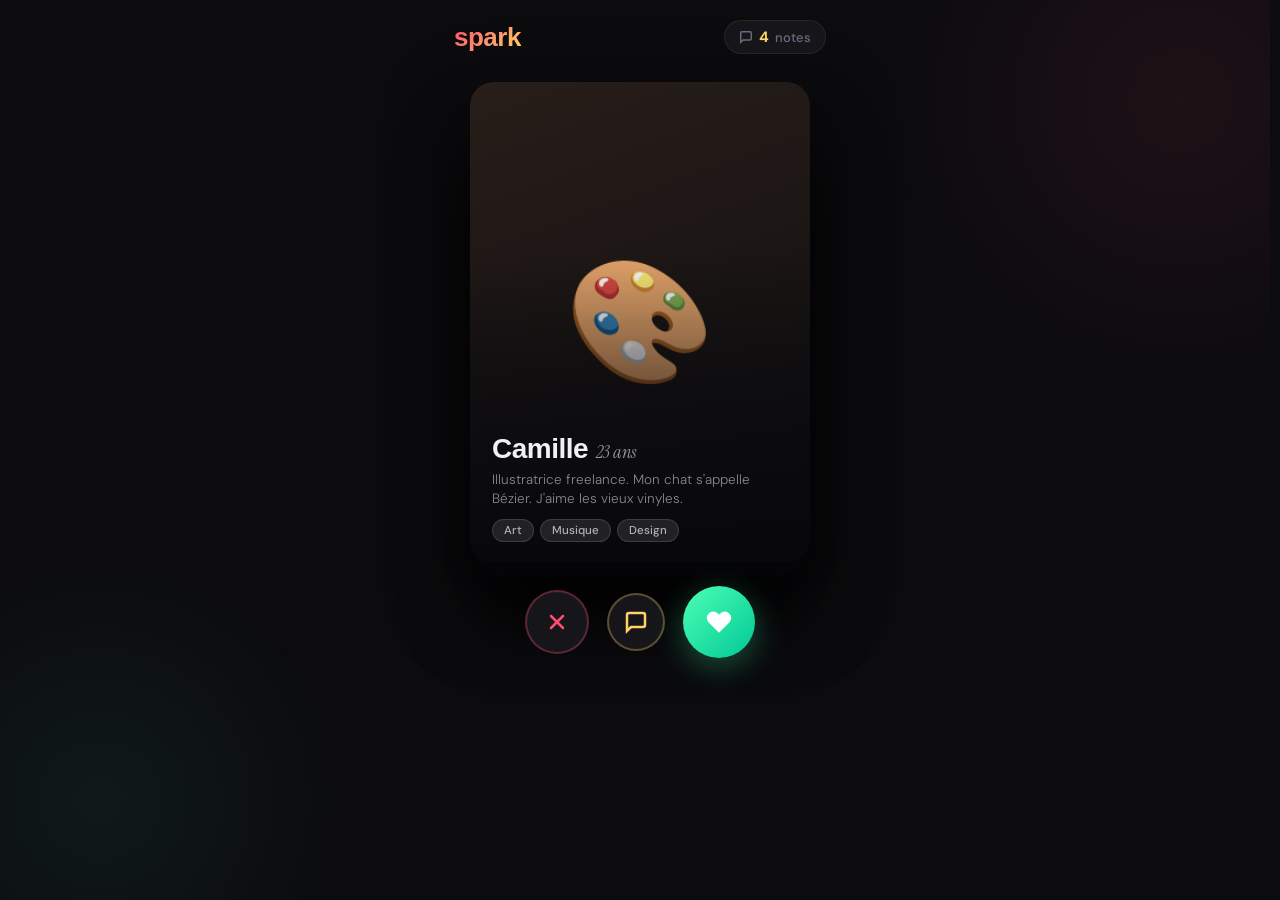
==== commit 253866b7: "change index" ====
--- a/frontend/index.html
+++ b/frontend/index.html
@@ -4,12 +4,12 @@
   <meta charset="UTF-8">
   <meta name="viewport" content="width=device-width, initial-scale=1.0">
   <title>Spark</title>
-  <link href="https://fonts.googleapis.com/css2?family=Clash+Display:wght@400;600;700&family=Instrument+Serif:ital@0;1&family=DM+Sans:wght@300;400;500&display=swap" rel="stylesheet">
+  <link href="https://api.fontshare.com/v2/css?f[]=clash-display@400,600,700&display=swap" rel="stylesheet">
+  <link href="https://fonts.googleapis.com/css2?family=Instrument+Serif:ital@0;1&family=DM+Sans:wght@300;400;500&display=swap" rel="stylesheet">
   <link rel="stylesheet" href="style.css">
 </head>
 <body>
 
-  <!-- HEADER -->
   <header>
     <div class="logo">spark</div>
     <div class="notes-badge" id="notesBadge" onclick="toggleNotesPanel()">
@@ -20,19 +20,14 @@
     </div>
   </header>
 
-  <!-- CARD STACK -->
-  <div class="stack" id="stack">
-    <!-- Cards injectées par JS -->
-  </div>
+  <div class="stack" id="stack"></div>
 
-  <!-- EMPTY STATE -->
   <div class="empty-state" id="emptyState">
     <div class="empty-emoji">🌙</div>
     <div class="empty-title">C'est tout pour aujourd'hui</div>
     <div class="empty-sub">Reviens demain pour de nouveaux profils</div>
   </div>
 
-  <!-- ACTION BUTTONS -->
   <div class="actions" id="actions">
     <button class="action-btn btn-nope" onclick="swipeCard('left')" title="Passer">
       <svg viewBox="0 0 24 24" fill="none" stroke="#ff4d6d" stroke-width="2.5" stroke-linecap="round">
@@ -52,18 +47,12 @@
     </button>
   </div>
 
-  <!-- NOTE MODAL -->
   <div class="modal-overlay" id="modalOverlay" onclick="handleOverlayClick(event)">
     <div class="modal">
       <div class="modal-handle"></div>
       <div class="modal-title" id="modalName">Envoyer une note à</div>
       <div class="modal-sub" id="notesRemaining">Il te reste <strong>4</strong> notes aujourd'hui</div>
-      <textarea
-        class="note-textarea"
-        id="noteText"
-        placeholder="Dis quelque chose d'authentique..."
-        maxlength="200"
-      ></textarea>
+      <textarea class="note-textarea" id="noteText" placeholder="Dis quelque chose d'authentique..." maxlength="200"></textarea>
       <div class="char-count"><span id="charCount">0</span>/200</div>
       <div class="modal-actions">
         <button class="btn btn-cancel" onclick="closeModal()">Annuler</button>
@@ -72,7 +61,6 @@
     </div>
   </div>
 
-  <!-- NOTES PANEL -->
   <div class="notes-panel" id="notesPanel">
     <div class="panel-header">
       <div class="panel-title">Notes envoyées</div>
@@ -86,9 +74,8 @@
     <div id="notesList"></div>
   </div>
 
-  <!-- TOAST CONTAINER -->
   <div class="toast-container" id="toastContainer"></div>
 
-  <script src="app.js"></script>
+  <script src="script.js"></script>
 </body>
-</html>
+</html>
